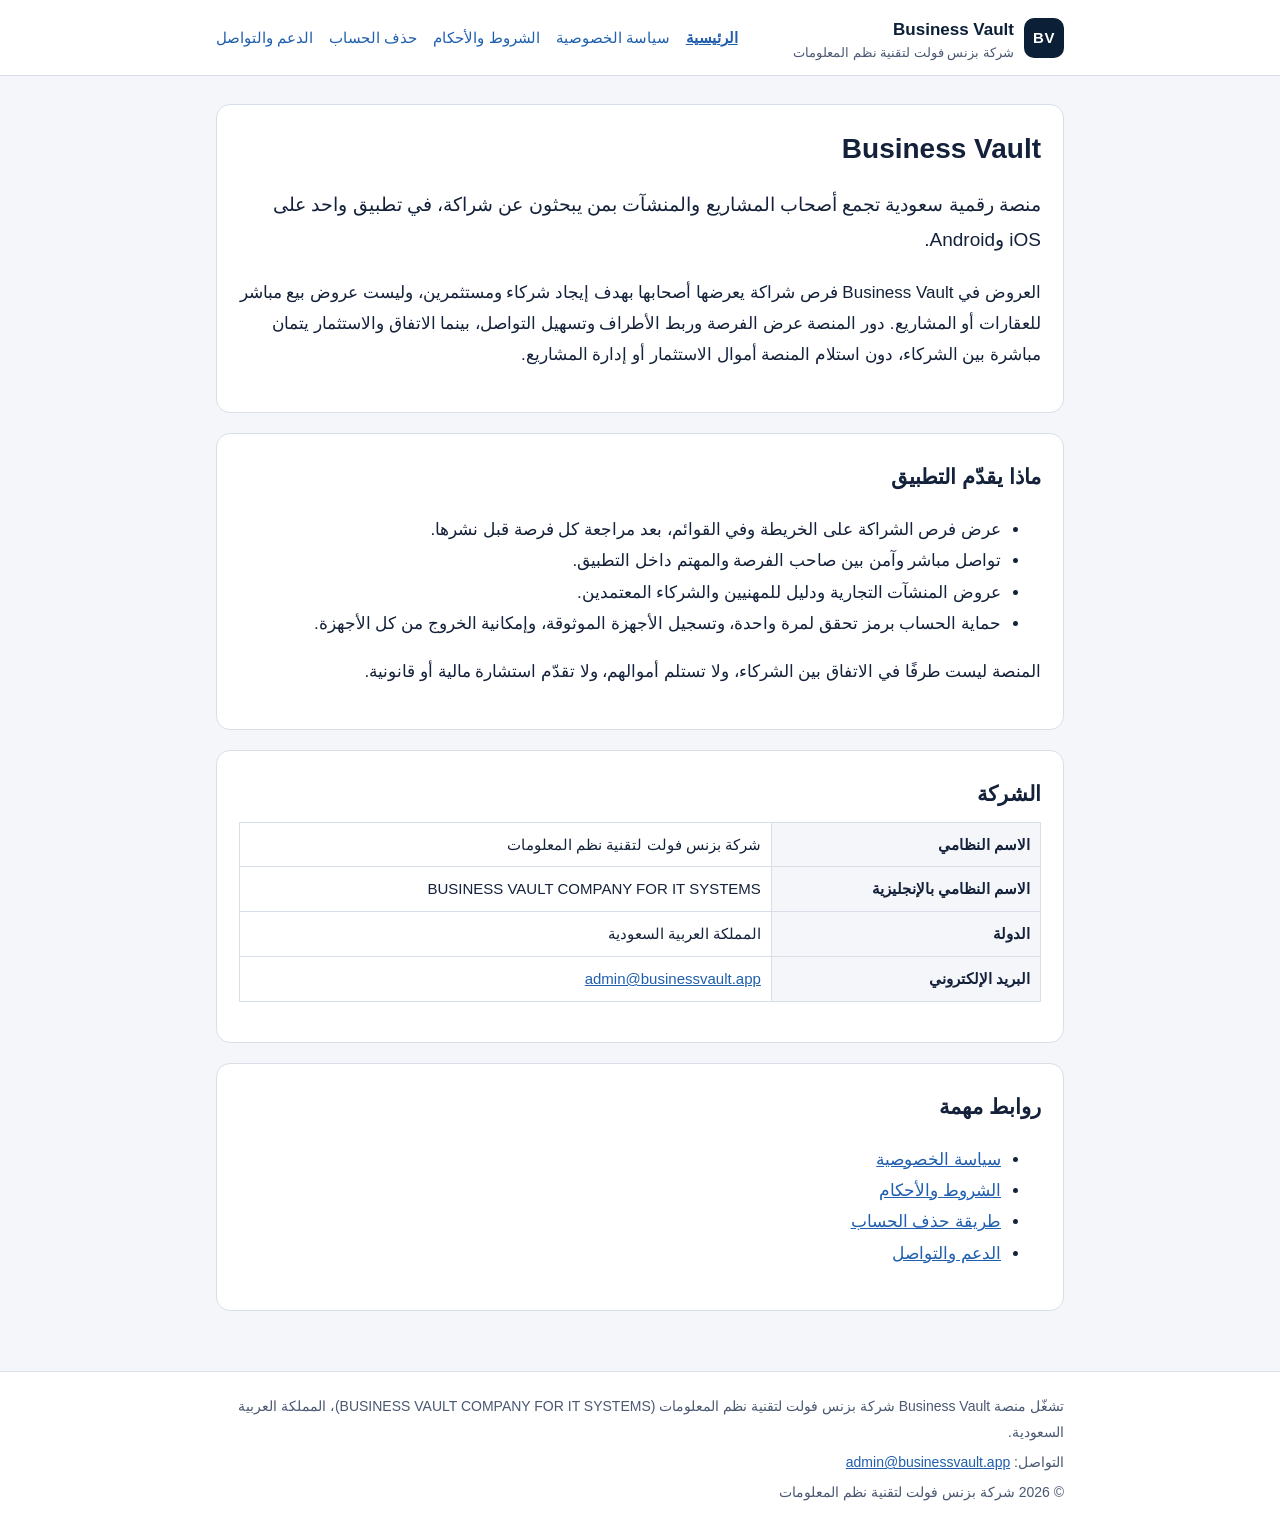
==== index.html @ 7b91ae0d "Company site for businessvault.app Copied from businessvaultapp/sharaka_app site/ at 422885e (PR #31" ====
<!doctype html>
<html lang="ar" dir="rtl">
<head>
<meta charset="utf-8">
<meta name="viewport" content="width=device-width,initial-scale=1">
<meta http-equiv="Content-Security-Policy" content="default-src 'none'; style-src 'self'; img-src 'self'; base-uri 'none'; form-action 'none'">
<meta name="referrer" content="strict-origin-when-cross-origin">
<meta name="description" content="Business Vault منصة سعودية تعرض فرص الشراكة بين أصحاب المشاريع والشركاء، وتشغّلها شركة بزنس فولت لتقنية نظم المعلومات.">
<meta name="theme-color" content="#0b1f36">
<link rel="canonical" href="https://businessvault.app/">
<title>Business Vault | شركة بزنس فولت لتقنية نظم المعلومات</title>
<link rel="stylesheet" href="assets/site.css">
</head>
<body>
<a class="skip" href="#content">تخطَّ إلى المحتوى</a>
<header class="top"><div class="wrap">
<a class="brand" href="./"><span class="mark" aria-hidden="true">BV</span><span>Business Vault<small>شركة بزنس فولت لتقنية نظم المعلومات</small></span></a>
<nav aria-label="روابط الموقع"><ul><li><a href="" aria-current="page">الرئيسية</a></li><li><a href="privacy/">سياسة الخصوصية</a></li><li><a href="terms/">الشروط والأحكام</a></li><li><a href="account-deletion/">حذف الحساب</a></li><li><a href="support/">الدعم والتواصل</a></li></ul></nav>
</div></header>
<main id="content"><div class="wrap">
<section class="card">
    <h1>Business Vault</h1>
    <p class="lead">منصة رقمية سعودية تجمع أصحاب المشاريع والمنشآت بمن يبحثون عن شراكة، في تطبيق واحد على iOS وAndroid.</p>
    <p>العروض في Business Vault فرص شراكة يعرضها أصحابها بهدف إيجاد شركاء ومستثمرين، وليست عروض بيع مباشر للعقارات أو المشاريع. دور المنصة عرض الفرصة وربط الأطراف وتسهيل التواصل، بينما الاتفاق والاستثمار يتمان مباشرة بين الشركاء، دون استلام المنصة أموال الاستثمار أو إدارة المشاريع.</p>
    </section>
    <section class="card">
    <h2>ماذا يقدّم التطبيق</h2>
    <ul>
    <li>عرض فرص الشراكة على الخريطة وفي القوائم، بعد مراجعة كل فرصة قبل نشرها.</li>
    <li>تواصل مباشر وآمن بين صاحب الفرصة والمهتم داخل التطبيق.</li>
    <li>عروض المنشآت التجارية ودليل للمهنيين والشركاء المعتمدين.</li>
    <li>حماية الحساب برمز تحقق لمرة واحدة، وتسجيل الأجهزة الموثوقة، وإمكانية الخروج من كل الأجهزة.</li>
    </ul>
    <p>المنصة ليست طرفًا في الاتفاق بين الشركاء، ولا تستلم أموالهم، ولا تقدّم استشارة مالية أو قانونية.</p>
    </section>
    <section class="card">
    <h2>الشركة</h2>
    <table>
    <tr><th scope="row">الاسم النظامي</th><td>شركة بزنس فولت لتقنية نظم المعلومات</td></tr>
    <tr><th scope="row">الاسم النظامي بالإنجليزية</th><td><span class="ltr">BUSINESS VAULT COMPANY FOR IT SYSTEMS</span></td></tr>
    <tr><th scope="row">الدولة</th><td>المملكة العربية السعودية</td></tr>
    <tr><th scope="row">البريد الإلكتروني</th><td><a class="ltr" href="mailto:admin@businessvault.app">admin@businessvault.app</a></td></tr>
    </table>
    </section>
    <section class="card">
    <h2>روابط مهمة</h2>
    <ul>
    <li><a href="privacy/">سياسة الخصوصية</a></li>
    <li><a href="terms/">الشروط والأحكام</a></li>
    <li><a href="account-deletion/">طريقة حذف الحساب</a></li>
    <li><a href="support/">الدعم والتواصل</a></li>
    </ul>
    </section>
</div></main>
<footer><div class="wrap">
<p>تشغّل منصة Business Vault شركة بزنس فولت لتقنية نظم المعلومات <span class="ltr en-name">(BUSINESS VAULT COMPANY FOR IT SYSTEMS)</span>، المملكة العربية السعودية.</p>
<p>التواصل: <a class="ltr" href="mailto:admin@businessvault.app">admin@businessvault.app</a></p>
<p>© 2026 شركة بزنس فولت لتقنية نظم المعلومات</p>
</div></footer>
</body>
</html>
---- assets/site.css ----
:root{--bg:#f4f6f9;--surface:#fff;--text:#14213a;--muted:#4a5872;--line:#d9dfe8;--brand:#0b1f36;--accent:#1f5fae;--warn-bg:#fff4e5;--warn-line:#e0a240;color-scheme:light dark}
@media (prefers-color-scheme:dark){:root{--bg:#0b1625;--surface:#13233a;--text:#e8eef7;--muted:#a9b7cc;--line:#26395a;--brand:#e8eef7;--accent:#7fb2f0;--warn-bg:#2b2416;--warn-line:#b9852f}}
*{box-sizing:border-box}
html{-webkit-text-size-adjust:100%}
body{margin:0;background:var(--bg);color:var(--text);font-family:"Segoe UI",Tahoma,"Noto Sans Arabic","Geeza Pro",Arial,sans-serif;line-height:1.85;font-size:17px}
a{color:var(--accent)}
a:focus-visible{outline:3px solid var(--accent);outline-offset:2px}
.skip{position:absolute;inset-inline-start:-999px}.skip:focus{inset-inline-start:16px;top:16px;background:var(--surface);padding:8px}
.wrap{max-width:880px;margin:0 auto;padding:0 16px}
header.top{background:var(--surface);border-bottom:1px solid var(--line)}
header.top .wrap{display:flex;flex-wrap:wrap;align-items:center;justify-content:space-between;gap:8px 20px;padding-top:14px;padding-bottom:14px}
.brand{display:flex;align-items:center;gap:10px;text-decoration:none;color:var(--brand);font-weight:700}
.mark{display:inline-grid;place-items:center;width:40px;height:40px;border-radius:10px;background:#0b1f36;color:#fff;font-size:15px;letter-spacing:.5px}
.brand small{display:block;font-weight:400;color:var(--muted);font-size:13px;line-height:1.2}
nav ul{display:flex;flex-wrap:wrap;gap:4px 16px;list-style:none;margin:0;padding:0;font-size:15px}
nav a{text-decoration:none}nav a[aria-current=page]{font-weight:700;text-decoration:underline}
main{padding:28px 0 40px}
.card{background:var(--surface);border:1px solid var(--line);border-radius:14px;padding:24px 22px;margin-bottom:20px}
h1{font-size:28px;line-height:1.4;margin:0 0 8px}
h2{font-size:21px;margin:28px 0 8px}
h3{font-size:18px;margin:20px 0 6px}
.meta{color:var(--muted);font-size:15px;margin-top:0}
.lead{font-size:19px}
table{width:100%;border-collapse:collapse;font-size:15px;margin:8px 0 16px}
.table-wrap{overflow-x:auto;margin:8px 0 16px}.table-wrap table{margin:0}
table.wide{min-width:560px}
th,td{border:1px solid var(--line);padding:8px 10px;text-align:start;vertical-align:top}
th{background:var(--bg)}
.note{background:var(--warn-bg);border-inline-start:4px solid var(--warn-line);padding:12px 14px;border-radius:8px}
ol.steps li{margin-bottom:6px}
.ltr{direction:ltr;unicode-bidi:isolate}
footer{border-top:1px solid var(--line);background:var(--surface);color:var(--muted);font-size:14px}
footer .wrap{padding-top:18px;padding-bottom:24px}
footer p{margin:4px 0}
mark.pending{background:var(--warn-bg);color:inherit;border-bottom:1px dashed var(--warn-line);padding:0 2px}
.card>h2:first-child{margin-top:0}
.en-name{display:inline-block;direction:ltr}
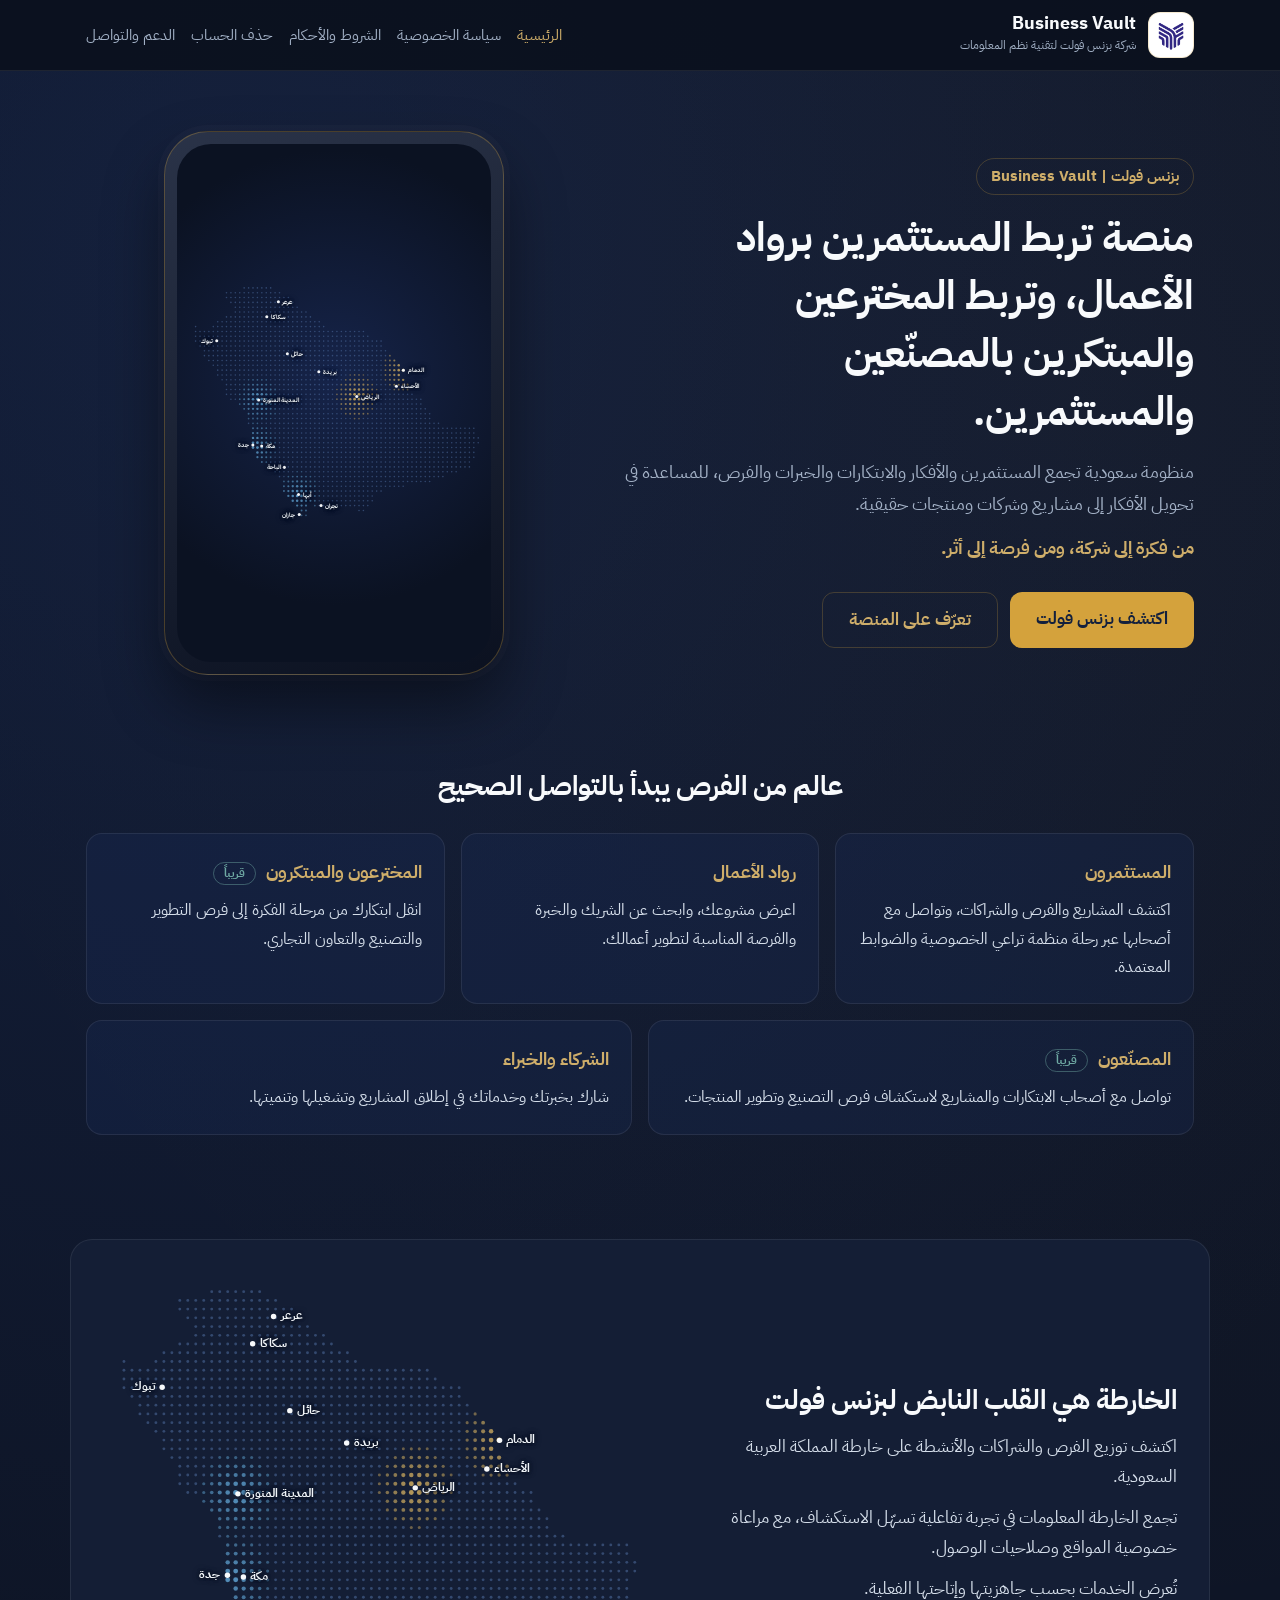
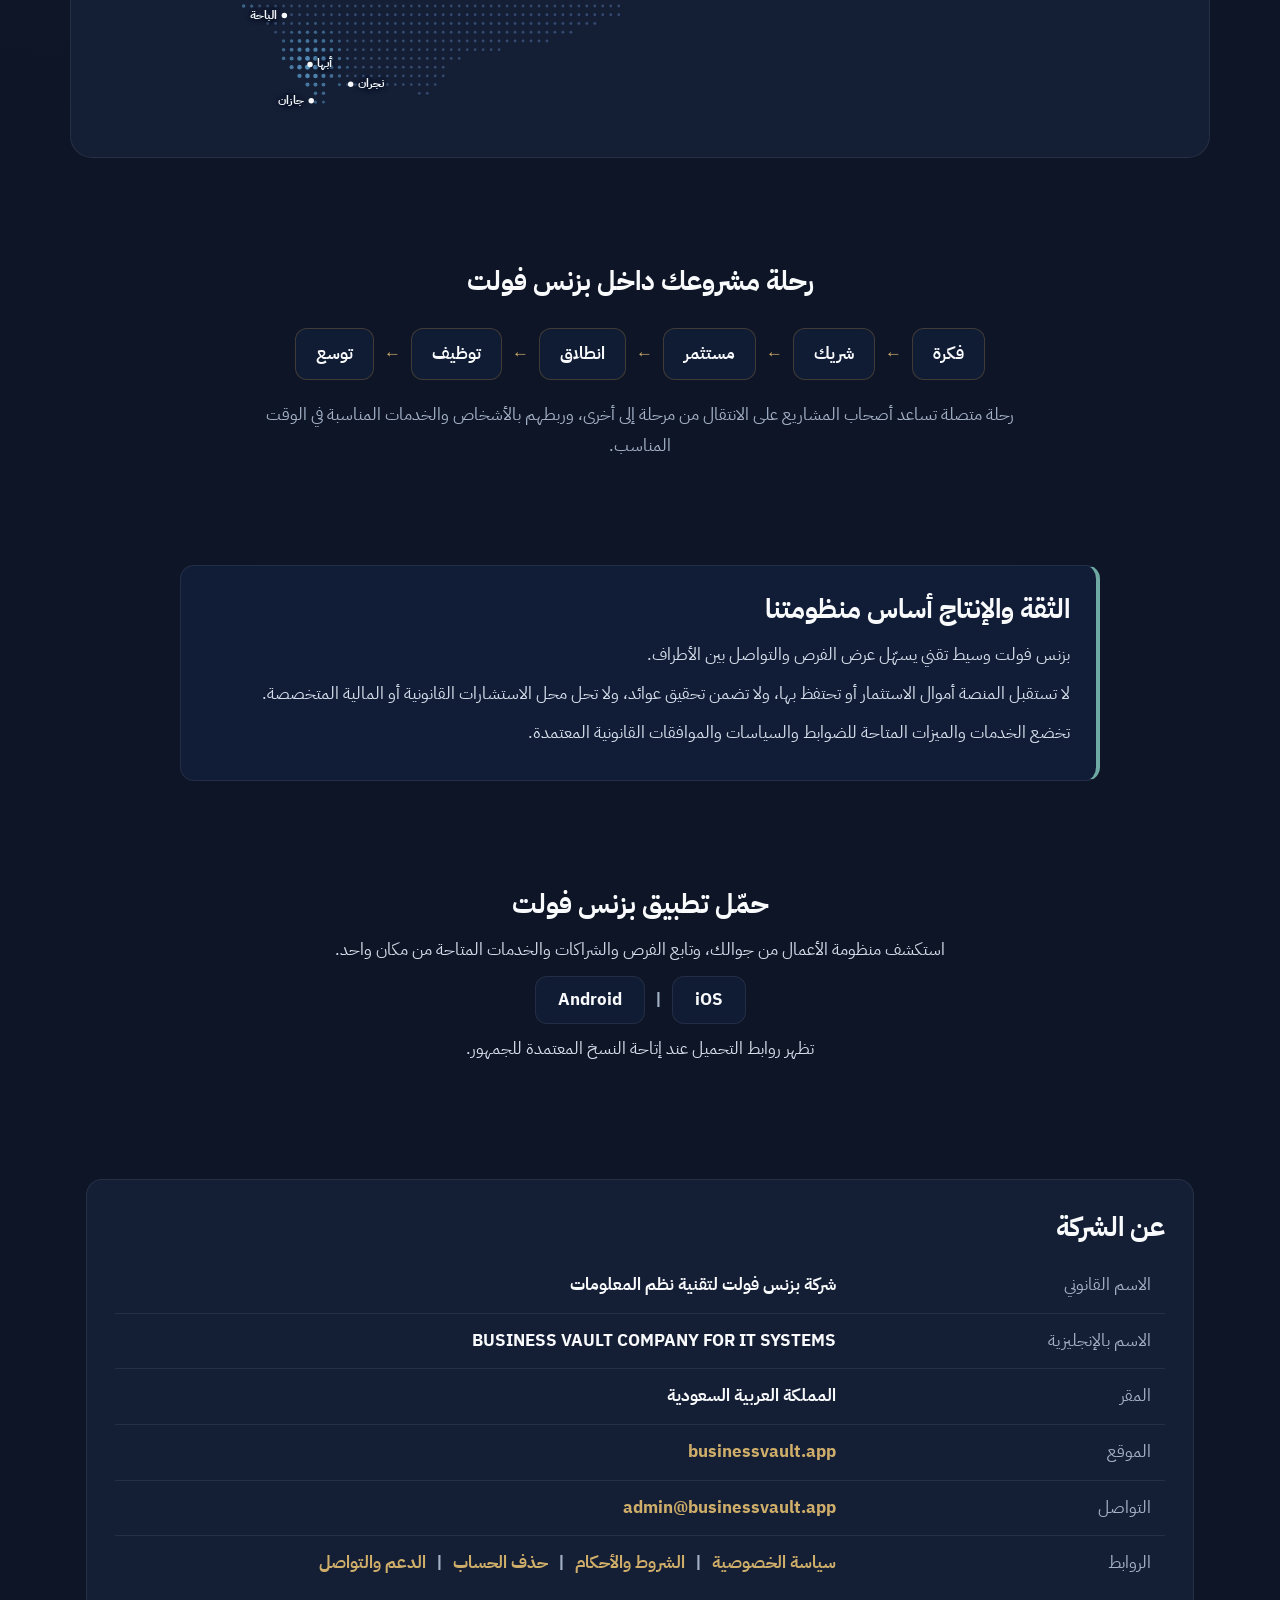
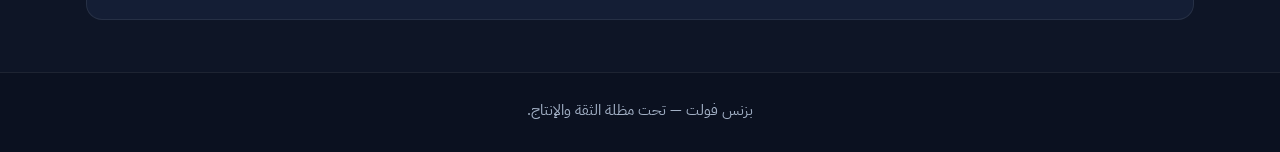
==== commit 188b3ad7: "Home page redesign (from sharaka_app 609d465) Co-Authored-By: Claude Opus 5.5 <noreply@anthropic.com" ====
--- a/index.html
+++ b/index.html
@@ -3,59 +3,76 @@
 <head>
 <meta charset="utf-8">
 <meta name="viewport" content="width=device-width,initial-scale=1">
-<meta http-equiv="Content-Security-Policy" content="default-src 'none'; style-src 'self'; img-src 'self'; base-uri 'none'; form-action 'none'">
+<meta http-equiv="Content-Security-Policy" content="default-src 'none'; style-src 'self'; img-src 'self'; font-src 'self'; base-uri 'none'; form-action 'none'">
 <meta name="referrer" content="strict-origin-when-cross-origin">
-<meta name="description" content="Business Vault منصة سعودية تعرض فرص الشراكة بين أصحاب المشاريع والشركاء، وتشغّلها شركة بزنس فولت لتقنية نظم المعلومات.">
-<meta name="theme-color" content="#0b1f36">
+<meta name="description" content="منصة تربط المستثمرين برواد الأعمال، وتربط المخترعين والمبتكرين بالمصنّعين والمستثمرين.">
+<meta name="theme-color" content="#1E3468">
 <link rel="canonical" href="https://businessvault.app/">
-<title>Business Vault | شركة بزنس فولت لتقنية نظم المعلومات</title>
-<link rel="stylesheet" href="assets/site.css">
+<title>بزنس فولت | Business Vault</title>
+<link rel="stylesheet" href="assets/home.css">
+<link rel="stylesheet" href="assets/ksa-labels.css">
 </head>
 <body>
 <a class="skip" href="#content">تخطَّ إلى المحتوى</a>
-<header class="top"><div class="wrap">
-<a class="brand" href="./"><span class="mark" aria-hidden="true">BV</span><span>Business Vault<small>شركة بزنس فولت لتقنية نظم المعلومات</small></span></a>
-<nav aria-label="روابط الموقع"><ul><li><a href="" aria-current="page">الرئيسية</a></li><li><a href="privacy/">سياسة الخصوصية</a></li><li><a href="terms/">الشروط والأحكام</a></li><li><a href="account-deletion/">حذف الحساب</a></li><li><a href="support/">الدعم والتواصل</a></li></ul></nav>
+<header><div class="container nav-wrapper">
+<a href="./" class="brand"><span class="brand-logo"><img src="assets/logo.png" alt="شعار Business Vault" width="36" height="36"></span><span class="brand-text"><strong>Business Vault</strong><small>شركة بزنس فولت لتقنية نظم المعلومات</small></span></a>
+<nav aria-label="روابط الموقع"><ul><li><a href="./" aria-current="page">الرئيسية</a></li><li><a href="privacy/">سياسة الخصوصية</a></li><li><a href="terms/">الشروط والأحكام</a></li><li><a href="account-deletion/">حذف الحساب</a></li><li><a href="support/">الدعم والتواصل</a></li></ul></nav>
 </div></header>
-<main id="content"><div class="wrap">
-<section class="card">
-    <h1>Business Vault</h1>
-    <p class="lead">منصة رقمية سعودية تجمع أصحاب المشاريع والمنشآت بمن يبحثون عن شراكة، في تطبيق واحد على iOS وAndroid.</p>
-    <p>العروض في Business Vault فرص شراكة يعرضها أصحابها بهدف إيجاد شركاء ومستثمرين، وليست عروض بيع مباشر للعقارات أو المشاريع. دور المنصة عرض الفرصة وربط الأطراف وتسهيل التواصل، بينما الاتفاق والاستثمار يتمان مباشرة بين الشركاء، دون استلام المنصة أموال الاستثمار أو إدارة المشاريع.</p>
-    </section>
-    <section class="card">
-    <h2>ماذا يقدّم التطبيق</h2>
-    <ul>
-    <li>عرض فرص الشراكة على الخريطة وفي القوائم، بعد مراجعة كل فرصة قبل نشرها.</li>
-    <li>تواصل مباشر وآمن بين صاحب الفرصة والمهتم داخل التطبيق.</li>
-    <li>عروض المنشآت التجارية ودليل للمهنيين والشركاء المعتمدين.</li>
-    <li>حماية الحساب برمز تحقق لمرة واحدة، وتسجيل الأجهزة الموثوقة، وإمكانية الخروج من كل الأجهزة.</li>
-    </ul>
-    <p>المنصة ليست طرفًا في الاتفاق بين الشركاء، ولا تستلم أموالهم، ولا تقدّم استشارة مالية أو قانونية.</p>
-    </section>
-    <section class="card">
-    <h2>الشركة</h2>
-    <table>
-    <tr><th scope="row">الاسم النظامي</th><td>شركة بزنس فولت لتقنية نظم المعلومات</td></tr>
-    <tr><th scope="row">الاسم النظامي بالإنجليزية</th><td><span class="ltr">BUSINESS VAULT COMPANY FOR IT SYSTEMS</span></td></tr>
-    <tr><th scope="row">الدولة</th><td>المملكة العربية السعودية</td></tr>
-    <tr><th scope="row">البريد الإلكتروني</th><td><a class="ltr" href="mailto:admin@businessvault.app">admin@businessvault.app</a></td></tr>
-    </table>
-    </section>
-    <section class="card">
-    <h2>روابط مهمة</h2>
-    <ul>
-    <li><a href="privacy/">سياسة الخصوصية</a></li>
-    <li><a href="terms/">الشروط والأحكام</a></li>
-    <li><a href="account-deletion/">طريقة حذف الحساب</a></li>
-    <li><a href="support/">الدعم والتواصل</a></li>
-    </ul>
-    </section>
-</div></main>
-<footer><div class="wrap">
-<p>تشغّل منصة Business Vault شركة بزنس فولت لتقنية نظم المعلومات <span class="ltr en-name">(BUSINESS VAULT COMPANY FOR IT SYSTEMS)</span>، المملكة العربية السعودية.</p>
-<p>التواصل: <a class="ltr" href="mailto:admin@businessvault.app">admin@businessvault.app</a></p>
-<p>© 2026 شركة بزنس فولت لتقنية نظم المعلومات</p>
+<main id="content">
+<section class="hero"><div class="container hero-grid">
+<div class="hero-text">
+<p class="eyebrow">بزنس فولت | <span class="ltr">Business Vault</span></p>
+<h1>منصة تربط المستثمرين برواد الأعمال، وتربط المخترعين والمبتكرين بالمصنّعين والمستثمرين.</h1>
+<p class="hero-desc">منظومة سعودية تجمع المستثمرين والأفكار والابتكارات والخبرات والفرص، للمساعدة في تحويل الأفكار إلى مشاريع وشركات ومنتجات حقيقية.</p>
+<p class="tagline">من فكرة إلى شركة، ومن فرصة إلى أثر.</p>
+<div class="cta"><a class="btn btn-gold" href="#audiences">اكتشف بزنس فولت</a><a class="btn btn-line" href="#map">تعرّف على المنصة</a></div>
+</div>
+<div class="hero-visual"><div class="phone"><div class="phone-screen"><div class="ksa"><img src="assets/ksa-map.svg" alt="" width="797" height="664"><div class="cities" aria-hidden="true"><span class="city c1">عرعر</span><span class="city c2">سكاكا</span><span class="city c3">تبوك</span><span class="city c4">حائل</span><span class="city c5">بريدة</span><span class="city c6">المدينة المنورة</span><span class="city c7">الرياض</span><span class="city c8">الدمام</span><span class="city c9">الأحساء</span><span class="city c10">جدة</span><span class="city c11">مكة</span><span class="city c12">الباحة</span><span class="city c13">أبها</span><span class="city c14">نجران</span><span class="city c15">جازان</span></div></div></div></div></div>
+</div></section>
+<section id="audiences"><div class="container">
+<div class="section-header"><h2>عالم من الفرص يبدأ بالتواصل الصحيح</h2></div>
+<div class="grid"><div class="feature"><h3>المستثمرون</h3><p>اكتشف المشاريع والفرص والشراكات، وتواصل مع أصحابها عبر رحلة منظمة تراعي الخصوصية والضوابط المعتمدة.</p></div><div class="feature"><h3>رواد الأعمال</h3><p>اعرض مشروعك، وابحث عن الشريك والخبرة والفرصة المناسبة لتطوير أعمالك.</p></div><div class="feature"><h3>المخترعون والمبتكرون <span class="badge">قريباً</span></h3><p>انقل ابتكارك من مرحلة الفكرة إلى فرص التطوير والتصنيع والتعاون التجاري.</p></div><div class="feature"><h3>المصنّعون <span class="badge">قريباً</span></h3><p>تواصل مع أصحاب الابتكارات والمشاريع لاستكشاف فرص التصنيع وتطوير المنتجات.</p></div><div class="feature"><h3>الشركاء والخبراء</h3><p>شارك بخبرتك وخدماتك في إطلاق المشاريع وتشغيلها وتنميتها.</p></div></div>
+</div></section>
+<section id="map"><div class="container map-box">
+<div class="map-text">
+<h2>الخارطة هي القلب النابض لبزنس فولت</h2>
+<p>اكتشف توزيع الفرص والشراكات والأنشطة على خارطة المملكة العربية السعودية.</p>
+<p>تجمع الخارطة المعلومات في تجربة تفاعلية تسهّل الاستكشاف، مع مراعاة خصوصية المواقع وصلاحيات الوصول.</p>
+<p class="muted">تُعرض الخدمات بحسب جاهزيتها وإتاحتها الفعلية.</p>
+</div>
+<div class="map-img"><div class="ksa"><img src="assets/ksa-map.svg" alt="خارطة المملكة العربية السعودية" width="797" height="664"><div class="cities" aria-hidden="true"><span class="city c1">عرعر</span><span class="city c2">سكاكا</span><span class="city c3">تبوك</span><span class="city c4">حائل</span><span class="city c5">بريدة</span><span class="city c6">المدينة المنورة</span><span class="city c7">الرياض</span><span class="city c8">الدمام</span><span class="city c9">الأحساء</span><span class="city c10">جدة</span><span class="city c11">مكة</span><span class="city c12">الباحة</span><span class="city c13">أبها</span><span class="city c14">نجران</span><span class="city c15">جازان</span></div></div></div>
+</div></section>
+<section id="journey"><div class="container">
+<div class="section-header"><h2>رحلة مشروعك داخل بزنس فولت</h2></div>
+<ol class="journey"><li class="step">فكرة</li><li class="arrow" aria-hidden="true">←</li><li class="step">شريك</li><li class="arrow" aria-hidden="true">←</li><li class="step">مستثمر</li><li class="arrow" aria-hidden="true">←</li><li class="step">انطلاق</li><li class="arrow" aria-hidden="true">←</li><li class="step">توظيف</li><li class="arrow" aria-hidden="true">←</li><li class="step">توسع</li></ol>
+<p class="lead-c">رحلة متصلة تساعد أصحاب المشاريع على الانتقال من مرحلة إلى أخرى، وربطهم بالأشخاص والخدمات المناسبة في الوقت المناسب.</p>
+</div></section>
+<section id="trust"><div class="container"><div class="legal-banner">
+<h2>الثقة والإنتاج أساس منظومتنا</h2>
+<p>بزنس فولت وسيط تقني يسهّل عرض الفرص والتواصل بين الأطراف.</p>
+<p>لا تستقبل المنصة أموال الاستثمار أو تحتفظ بها، ولا تضمن تحقيق عوائد، ولا تحل محل الاستشارات القانونية أو المالية المتخصصة.</p>
+<p>تخضع الخدمات والميزات المتاحة للضوابط والسياسات والموافقات القانونية المعتمدة.</p>
+</div></div></section>
+<section id="download"><div class="container download-box">
+<h2>حمّل تطبيق بزنس فولت</h2>
+<p>استكشف منظومة الأعمال من جوالك، وتابع الفرص والشراكات والخدمات المتاحة من مكان واحد.</p>
+<p class="stores"><span class="store ltr">iOS</span> <span class="sep" aria-hidden="true">|</span> <span class="store ltr">Android</span></p>
+<p class="muted">تظهر روابط التحميل عند إتاحة النسخ المعتمدة للجمهور.</p>
+</div></section>
+<section id="company"><div class="container"><div class="company-box">
+<h2>عن الشركة</h2>
+<table class="company-table"><tbody>
+<tr><th scope="row">الاسم القانوني</th><td>شركة بزنس فولت لتقنية نظم المعلومات</td></tr>
+<tr><th scope="row">الاسم بالإنجليزية</th><td><span class="ltr">BUSINESS VAULT COMPANY FOR IT SYSTEMS</span></td></tr>
+<tr><th scope="row">المقر</th><td>المملكة العربية السعودية</td></tr>
+<tr><th scope="row">الموقع</th><td><a class="ltr" href="./">businessvault.app</a></td></tr>
+<tr><th scope="row">التواصل</th><td><a class="ltr" href="mailto:admin@businessvault.app">admin@businessvault.app</a></td></tr>
+<tr><th scope="row">الروابط</th><td class="links-cell"><a href="privacy/">سياسة الخصوصية</a> <span class="sep" aria-hidden="true">|</span> <a href="terms/">الشروط والأحكام</a> <span class="sep" aria-hidden="true">|</span> <a href="account-deletion/">حذف الحساب</a> <span class="sep" aria-hidden="true">|</span> <a href="support/">الدعم والتواصل</a></td></tr>
+</tbody></table>
+</div></div></section>
+</main>
+<footer><div class="container">
+<p>بزنس فولت — تحت مظلة الثقة والإنتاج.</p>
 </div></footer>
 </body>
 </html>
--- a/assets/home.css
+++ b/assets/home.css
@@ -0,0 +1,80 @@
+@font-face{font-family:'IBM Plex Sans Arabic';font-style:normal;font-weight:400;font-display:swap;src:url(fonts/plex-arabic-400.woff2) format('woff2');unicode-range:U+0600-06FF,U+0750-077F,U+0870-088E,U+0890-0891,U+0897-08E1,U+08E3-08FF,U+200C-200E,U+2010-2011,U+204F,U+2E41,U+FB50-FDFF,U+FE70-FE74,U+FE76-FEFC,U+102E0-102FB,U+10E60-10E7E,U+10EC2-10EC4,U+10EFC-10EFF,U+1EE00-1EE03,U+1EE05-1EE1F,U+1EE21-1EE22,U+1EE24,U+1EE27,U+1EE29-1EE32,U+1EE34-1EE37,U+1EE39,U+1EE3B,U+1EE42,U+1EE47,U+1EE49,U+1EE4B,U+1EE4D-1EE4F,U+1EE51-1EE52,U+1EE54,U+1EE57,U+1EE59,U+1EE5B,U+1EE5D,U+1EE5F,U+1EE61-1EE62,U+1EE64,U+1EE67-1EE6A,U+1EE6C-1EE72,U+1EE74-1EE77,U+1EE79-1EE7C,U+1EE7E,U+1EE80-1EE89,U+1EE8B-1EE9B,U+1EEA1-1EEA3,U+1EEA5-1EEA9,U+1EEAB-1EEBB,U+1EEF0-1EEF1}
+@font-face{font-family:'IBM Plex Sans Arabic';font-style:normal;font-weight:700;font-display:swap;src:url(fonts/plex-arabic-700.woff2) format('woff2');unicode-range:U+0600-06FF,U+0750-077F,U+0870-088E,U+0890-0891,U+0897-08E1,U+08E3-08FF,U+200C-200E,U+2010-2011,U+204F,U+2E41,U+FB50-FDFF,U+FE70-FE74,U+FE76-FEFC,U+102E0-102FB,U+10E60-10E7E,U+10EC2-10EC4,U+10EFC-10EFF,U+1EE00-1EE03,U+1EE05-1EE1F,U+1EE21-1EE22,U+1EE24,U+1EE27,U+1EE29-1EE32,U+1EE34-1EE37,U+1EE39,U+1EE3B,U+1EE42,U+1EE47,U+1EE49,U+1EE4B,U+1EE4D-1EE4F,U+1EE51-1EE52,U+1EE54,U+1EE57,U+1EE59,U+1EE5B,U+1EE5D,U+1EE5F,U+1EE61-1EE62,U+1EE64,U+1EE67-1EE6A,U+1EE6C-1EE72,U+1EE74-1EE77,U+1EE79-1EE7C,U+1EE7E,U+1EE80-1EE89,U+1EE8B-1EE9B,U+1EEA1-1EEA3,U+1EEA5-1EEA9,U+1EEAB-1EEBB,U+1EEF0-1EEF1}
+@font-face{font-family:'IBM Plex Sans Arabic';font-style:normal;font-weight:400;font-display:swap;src:url(fonts/plex-latin-400.woff2) format('woff2');unicode-range:U+0000-00FF,U+0131,U+0152-0153,U+02BB-02BC,U+02C6,U+02DA,U+02DC,U+0304,U+0308,U+0329,U+2000-206F,U+20AC,U+2122,U+2191,U+2193,U+2212,U+2215,U+FEFF,U+FFFD}
+@font-face{font-family:'IBM Plex Sans Arabic';font-style:normal;font-weight:700;font-display:swap;src:url(fonts/plex-latin-700.woff2) format('woff2');unicode-range:U+0000-00FF,U+0131,U+0152-0153,U+02BB-02BC,U+02C6,U+02DA,U+02DC,U+0304,U+0308,U+0329,U+2000-206F,U+20AC,U+2122,U+2191,U+2193,U+2212,U+2215,U+FEFF,U+FFFD}
+:root{--bg:#0e1526;--bg2:#141e35;--card:rgba(30,52,104,.22);--line:rgba(255,255,255,.08);--gold-line:rgba(212,162,60,.24);--gold:#D4A23C;--gold-soft:#cfae6a;--teal:#6fa9a3;--text:#f8fafc;--muted:#a3b1c6;--radius:16px;color-scheme:dark}
+*{box-sizing:border-box}
+body{margin:0;font-family:"IBM Plex Sans Arabic","Segoe UI",Tahoma,"Noto Sans Arabic","Geeza Pro",Arial,sans-serif;background-color:var(--bg);background-image:radial-gradient(circle at 20% 8%,rgba(30,52,104,.35) 0%,transparent 45%),radial-gradient(circle at 85% 12%,rgba(212,162,60,.04) 0%,transparent 40%);color:var(--text);line-height:1.8;font-size:17px}
+a{color:inherit;text-decoration:none}
+a:focus-visible{outline:3px solid var(--gold);outline-offset:2px}
+.skip{position:absolute;top:8px;inset-inline-start:8px;width:1px;height:1px;overflow:hidden;clip-path:inset(50%);white-space:nowrap}.skip:focus{width:auto;height:auto;overflow:visible;clip-path:none;z-index:20;background:var(--bg2,#fff);padding:8px 12px}
+.container{max-width:1140px;margin:0 auto;padding:0 16px}
+header{position:sticky;top:0;z-index:10;background:rgba(11,17,30,.94);border-bottom:1px solid var(--line)}
+.nav-wrapper{display:flex;justify-content:space-between;align-items:center;flex-wrap:wrap;gap:10px 20px;padding-top:12px;padding-bottom:12px}
+.brand{display:flex;align-items:center;gap:12px}
+.brand-logo{display:grid;place-items:center;width:46px;height:46px;border-radius:12px;background:#fff;border:1px solid var(--gold-line)}
+.brand-logo img{display:block;width:36px;height:36px}
+.brand-text strong{display:block;font-size:1.1rem;line-height:1.2}
+.brand-text small{display:block;font-size:.78rem;color:var(--muted)}
+nav ul{list-style:none;display:flex;flex-wrap:wrap;gap:4px 16px;margin:0;padding:0}
+nav a{font-size:.92rem;color:var(--muted)}
+nav a:hover,nav a[aria-current=page]{color:var(--gold-soft)}
+section{padding:52px 0}
+h2{font-size:1.7rem;line-height:1.4;margin:0 0 12px}
+.muted{color:var(--muted)}
+.section-header{text-align:center;margin-bottom:28px}
+.hero{padding:60px 0 40px}
+.hero-grid{display:grid;grid-template-columns:1.15fr 1fr;align-items:center;gap:40px}
+.eyebrow{display:inline-block;margin:0 0 14px;padding:4px 14px;border:1px solid var(--gold-line);border-radius:999px;color:var(--gold-soft);font-weight:600;font-size:.95rem}
+.hero h1{font-size:clamp(1.7rem,3.3vw,2.5rem);line-height:1.45;margin:0 0 16px}
+.hero-desc{font-size:1.1rem;color:var(--muted);margin:0 0 12px}
+.tagline{font-size:1.15rem;font-weight:700;color:var(--gold-soft);margin:0 0 26px}
+.cta{display:flex;flex-wrap:wrap;gap:12px}
+.btn{display:inline-block;padding:12px 26px;border-radius:12px;font-weight:700}
+.btn-gold{background:var(--gold);color:#13203d}
+.btn-gold:hover{background:var(--gold-soft)}
+.btn-line{border:1px solid var(--gold-line);color:var(--gold-soft)}
+.btn-line:hover{border-color:var(--gold-soft)}
+.hero-visual{display:flex;justify-content:center}
+.phone{width:min(100%,340px);aspect-ratio:10/16;border-radius:44px;padding:12px;background:linear-gradient(160deg,#2a3348,#0b1120);border:1px solid rgba(212,162,60,.3);box-shadow:0 30px 60px rgba(0,0,0,.45),0 0 0 6px rgba(255,255,255,.02)}
+.phone-screen{height:100%;border-radius:34px;background:#0b1222;display:flex;align-items:center;justify-content:center;overflow:hidden;padding:0}
+.phone-screen{background:radial-gradient(circle at 50% 45%,#16244a 0%,#0b1222 70%)}.phone-screen .ksa{flex-shrink:0;width:96%}
+.grid{display:grid;grid-template-columns:repeat(6,minmax(0,1fr));gap:16px}.grid .feature{grid-column:span 2}.grid .feature:nth-child(4),.grid .feature:nth-child(5){grid-column:span 3}
+.feature{background:var(--card);border:1px solid var(--line);border-radius:var(--radius);padding:22px}
+.feature:hover{border-color:var(--gold-line)}
+.feature h3{margin:0 0 8px;font-size:1.12rem;color:var(--gold-soft)}
+.feature p{margin:0;color:#d5deea;font-size:.98rem}
+.badge{display:inline-block;vertical-align:middle;margin-inline-start:6px;padding:0 10px;border-radius:999px;font-size:.75rem;font-weight:600;color:var(--teal);border:1px solid rgba(111,169,163,.45)}
+.map-box{display:grid;grid-template-columns:1fr 1.1fr;gap:36px;align-items:center;background:var(--bg2);border:1px solid var(--line);border-radius:22px;padding:32px}
+.map-text p{margin:0 0 10px;color:#d5deea}
+
+.journey{list-style:none;display:flex;flex-wrap:wrap;justify-content:center;align-items:center;gap:10px;margin:0 0 20px;padding:0}
+.step{padding:10px 20px;border-radius:12px;background:var(--card);border:1px solid var(--gold-line);font-weight:700}
+.arrow{color:var(--gold-soft);font-weight:700}
+.lead-c{text-align:center;color:var(--muted);max-width:760px;margin:0 auto}
+.legal-banner{max-width:920px;margin:0 auto;background:rgba(30,52,104,.25);border:1px solid var(--line);border-inline-start:4px solid var(--teal);border-radius:14px;padding:24px 26px;color:#d5deea}
+.legal-banner h2{color:var(--text)}
+.legal-banner p{margin:0 0 8px}
+.download-box{text-align:center}
+.download-box p{margin:0 auto 10px;max-width:700px;color:#d5deea}
+.stores{font-weight:700}
+.store{display:inline-block;padding:8px 22px;border-radius:12px;border:1px solid var(--line);background:var(--card);color:var(--text)}
+.sep{color:var(--muted);margin:0 6px}
+.company-box{background:var(--bg2);border:1px solid var(--line);border-radius:var(--radius);padding:28px}
+.company-table{width:100%;border-collapse:collapse;margin-top:12px}
+.company-table th,.company-table td{padding:12px 14px;text-align:start;border-bottom:1px solid var(--line)}
+.company-table th{color:var(--muted);font-weight:500;width:30%}
+.company-table td{font-weight:600;overflow-wrap:anywhere}
+.company-table tr:last-child th,.company-table tr:last-child td{border-bottom:none}
+.company-table a{color:var(--gold-soft)}
+.links-cell a:hover{text-decoration:underline}
+.ltr{direction:ltr;unicode-bidi:isolate}.en-name{display:inline-block;direction:ltr}
+footer{border-top:1px solid var(--line);background:#0b1120;color:var(--muted);font-size:.95rem;text-align:center}
+footer .container{padding-top:24px;padding-bottom:28px}
+footer p{margin:0}
+@media (max-width:860px){.hero-grid,.map-box{grid-template-columns:1fr}.hero-text{text-align:center}.cta{justify-content:center}.phone{width:min(100%,280px)}.map-box{padding:22px 16px}}
+@media (max-width:640px){.grid{grid-template-columns:1fr}.grid .feature,.grid .feature:nth-child(4),.grid .feature:nth-child(5){grid-column:auto}.journey{flex-direction:column;gap:4px}.arrow{transform:rotate(-90deg)}.company-box{padding:20px 14px}.company-table th{width:36%}}
+.ksa{position:relative;container-type:inline-size;direction:ltr}
+.ksa img{display:block;width:100%;height:auto}
+.cities{position:absolute;inset:0}
+.city{position:absolute;transform:translateY(-50%);white-space:nowrap;direction:rtl;font-size:2.15cqw;font-weight:700;line-height:1;color:#f1f5f9;text-shadow:0 0 3px #0e1526,0 0 3px #0e1526,0 0 6px #0e1526}
--- a/assets/ksa-labels.css
+++ b/assets/ksa-labels.css
@@ -0,0 +1,15 @@
+.ksa .c1{top:9.82%;left:calc(31.36% + 1.3cqw)}
+.ksa .c2{top:15.84%;left:calc(27.51% + 1.3cqw)}
+.ksa .c3{top:25.42%;right:calc(89.13% + 1.3cqw)}
+.ksa .c4{top:30.60%;left:calc(34.34% + 1.3cqw)}
+.ksa .c5{top:37.77%;left:calc(44.79% + 1.3cqw)}
+.ksa .c6{top:48.98%;left:calc(24.80% + 1.3cqw)}
+.ksa .c7{top:47.65%;left:calc(57.40% + 1.3cqw)}
+.ksa .c8{top:37.17%;left:calc(72.90% + 1.3cqw)}
+.ksa .c9{top:43.49%;left:calc(70.56% + 1.3cqw)}
+.ksa .c10{top:66.93%;right:calc(77.12% + 1.3cqw)}
+.ksa .c11{top:67.35%;left:calc(25.81% + 1.3cqw)}
+.ksa .c12{top:75.84%;right:calc(66.67% + 1.3cqw)}
+.ksa .c13{top:86.63%;left:calc(38.05% + 1.3cqw)}
+.ksa .c14{top:91.02%;left:calc(45.53% + 1.3cqw)}
+.ksa .c15{top:94.64%;right:calc(61.72% + 1.3cqw)}
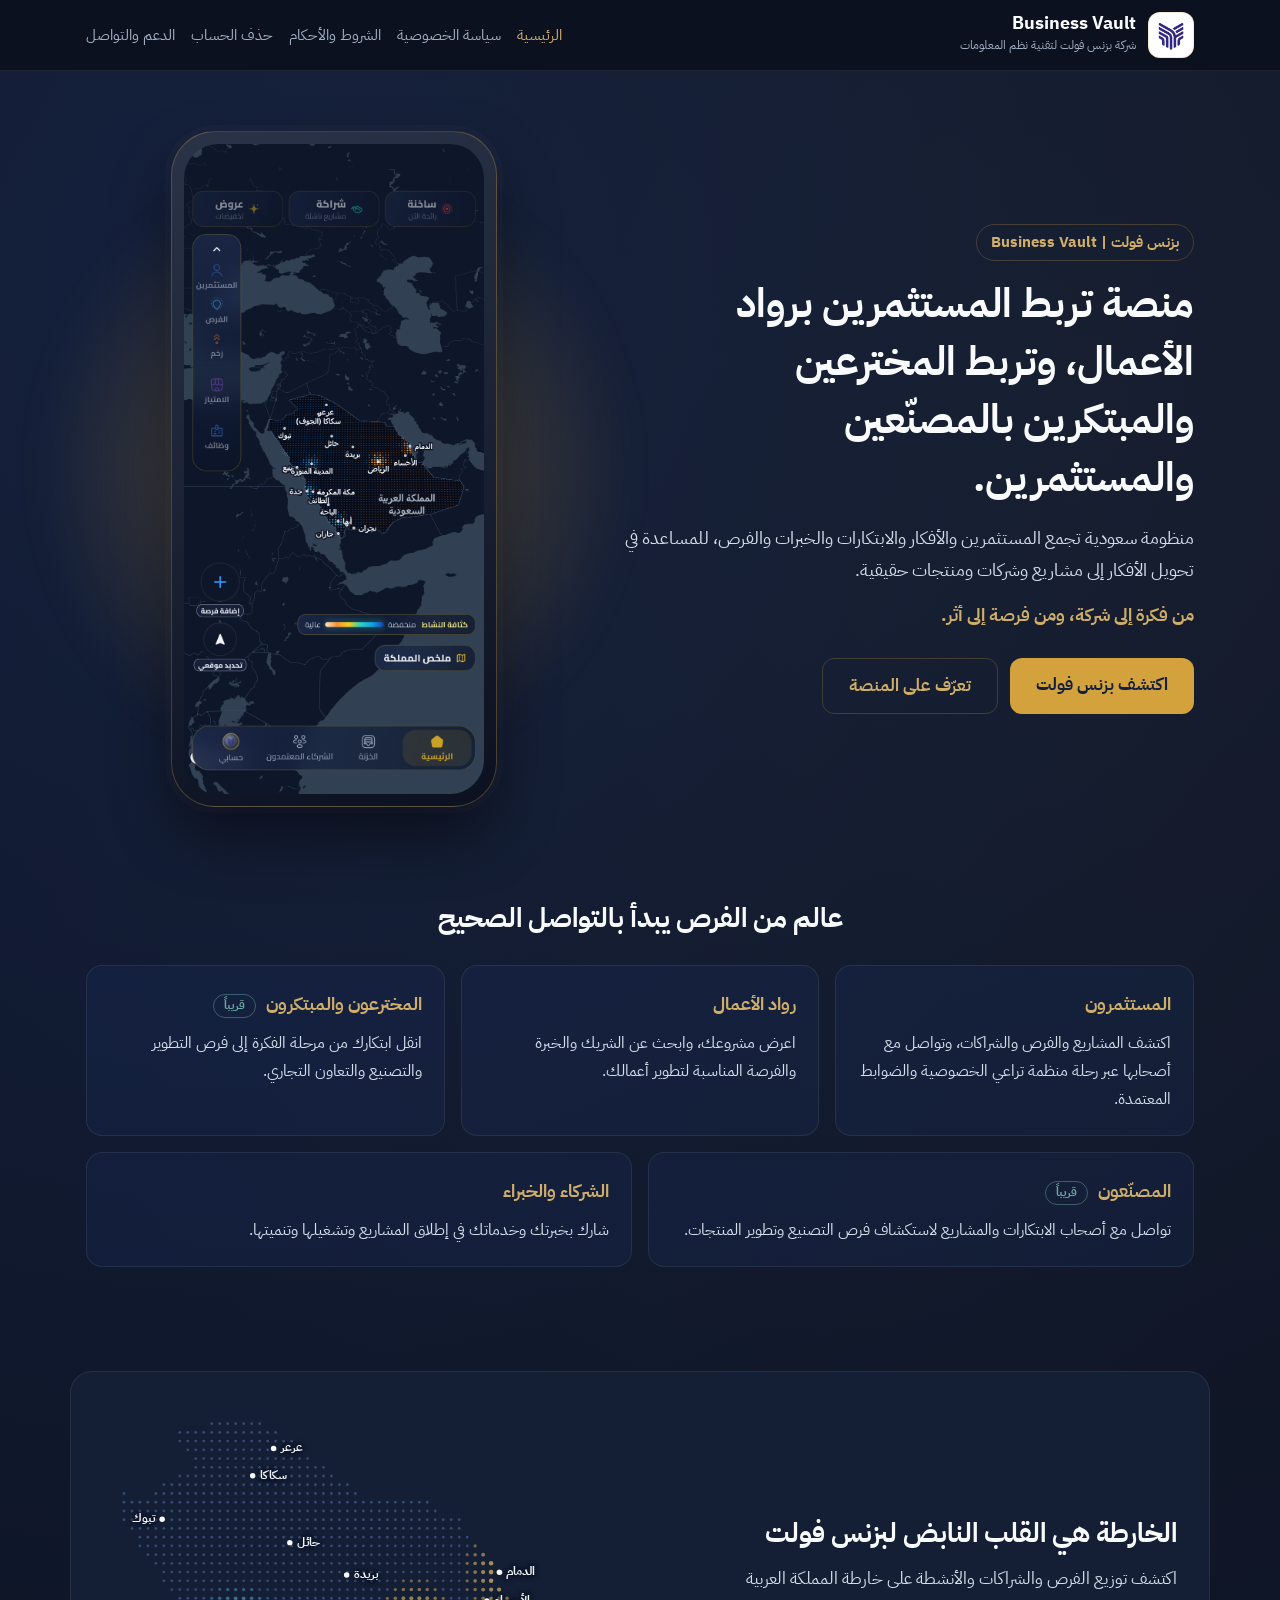
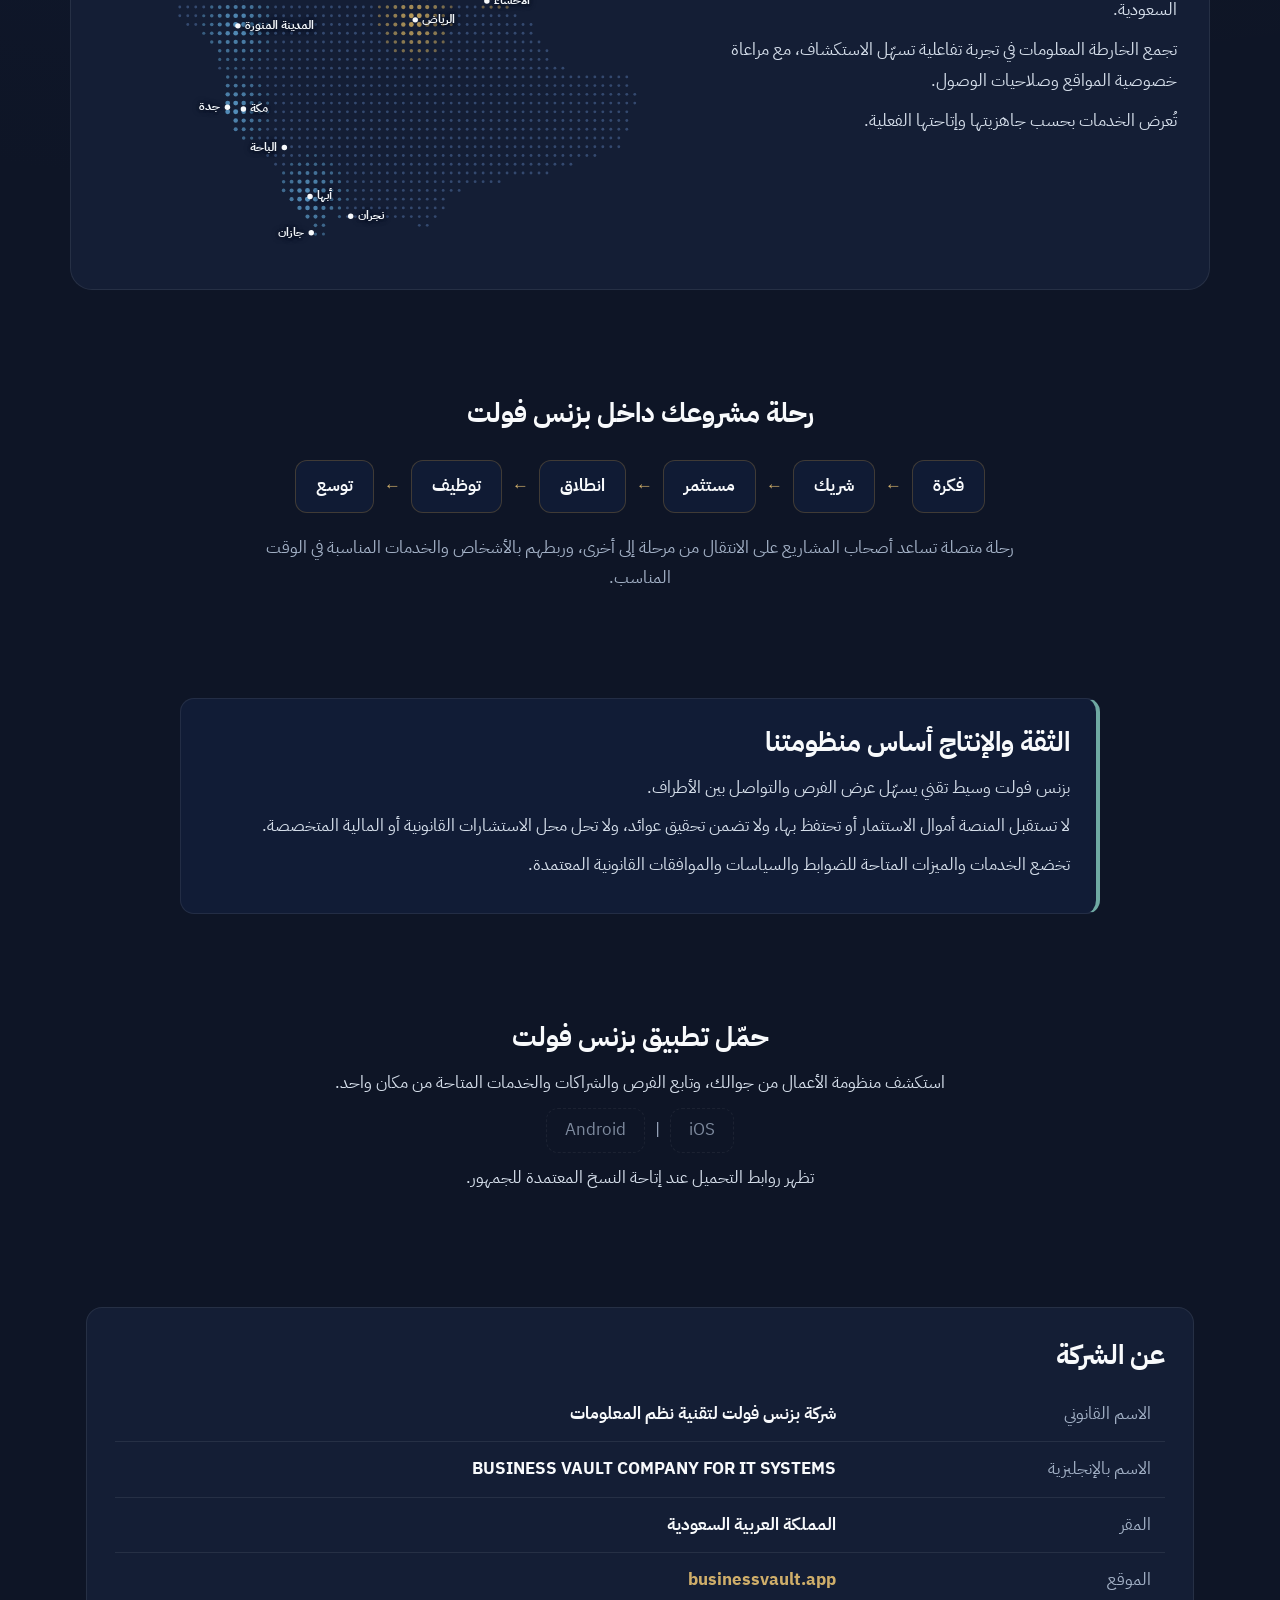
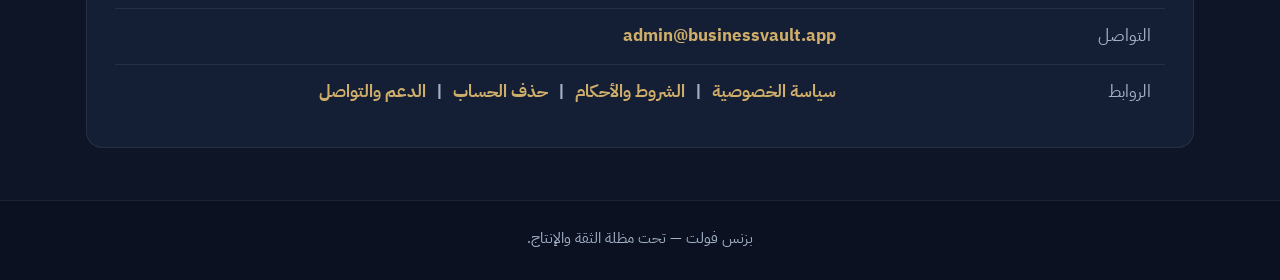
==== commit 48b42e36: "Home: owner's app screenshot, muted store labels; account-deletion disclosure (from sharaka_app f62a" ====
--- a/index.html
+++ b/index.html
@@ -27,7 +27,7 @@
 <p class="tagline">من فكرة إلى شركة، ومن فرصة إلى أثر.</p>
 <div class="cta"><a class="btn btn-gold" href="#audiences">اكتشف بزنس فولت</a><a class="btn btn-line" href="#map">تعرّف على المنصة</a></div>
 </div>
-<div class="hero-visual"><div class="phone"><div class="phone-screen"><div class="ksa"><img src="assets/ksa-map.svg" alt="" width="797" height="664"><div class="cities" aria-hidden="true"><span class="city c1">عرعر</span><span class="city c2">سكاكا</span><span class="city c3">تبوك</span><span class="city c4">حائل</span><span class="city c5">بريدة</span><span class="city c6">المدينة المنورة</span><span class="city c7">الرياض</span><span class="city c8">الدمام</span><span class="city c9">الأحساء</span><span class="city c10">جدة</span><span class="city c11">مكة</span><span class="city c12">الباحة</span><span class="city c13">أبها</span><span class="city c14">نجران</span><span class="city c15">جازان</span></div></div></div></div></div>
+<div class="hero-visual"><div class="phone"><div class="phone-screen"><img src="assets/app-home.png" alt="الشاشة الرئيسية في تطبيق بزنس فولت" width="780" height="1691"></div></div></div>
 </div></section>
 <section id="audiences"><div class="container">
 <div class="section-header"><h2>عالم من الفرص يبدأ بالتواصل الصحيح</h2></div>
--- a/assets/home.css
+++ b/assets/home.css
@@ -23,11 +23,11 @@
 h2{font-size:1.7rem;line-height:1.4;margin:0 0 12px}
 .muted{color:var(--muted)}
 .section-header{text-align:center;margin-bottom:28px}
-.hero{padding:60px 0 40px}
+.hero{padding:60px 0 40px;overflow-x:clip}
 .hero-grid{display:grid;grid-template-columns:1.15fr 1fr;align-items:center;gap:40px}
 .eyebrow{display:inline-block;margin:0 0 14px;padding:4px 14px;border:1px solid var(--gold-line);border-radius:999px;color:var(--gold-soft);font-weight:600;font-size:.95rem}
 .hero h1{font-size:clamp(1.7rem,3.3vw,2.5rem);line-height:1.45;margin:0 0 16px}
-.hero-desc{font-size:1.1rem;color:var(--muted);margin:0 0 12px}
+.hero-desc{font-size:1.1rem;color:#d5deea;margin:0 0 12px}
 .tagline{font-size:1.15rem;font-weight:700;color:var(--gold-soft);margin:0 0 26px}
 .cta{display:flex;flex-wrap:wrap;gap:12px}
 .btn{display:inline-block;padding:12px 26px;border-radius:12px;font-weight:700}
@@ -35,10 +35,10 @@
 .btn-gold:hover{background:var(--gold-soft)}
 .btn-line{border:1px solid var(--gold-line);color:var(--gold-soft)}
 .btn-line:hover{border-color:var(--gold-soft)}
-.hero-visual{display:flex;justify-content:center}
-.phone{width:min(100%,340px);aspect-ratio:10/16;border-radius:44px;padding:12px;background:linear-gradient(160deg,#2a3348,#0b1120);border:1px solid rgba(212,162,60,.3);box-shadow:0 30px 60px rgba(0,0,0,.45),0 0 0 6px rgba(255,255,255,.02)}
+.hero-visual{display:flex;justify-content:center;position:relative}.hero-visual::before{content:"";position:absolute;inset:4% -6%;border-radius:50%;background:radial-gradient(circle,rgba(212,162,60,.42) 0%,rgba(212,162,60,.14) 45%,transparent 72%);filter:blur(24px);z-index:0}.phone{position:relative;z-index:1}
+.phone{width:min(100%,300px);aspect-ratio:780/1691;box-sizing:content-box;border-radius:44px;padding:12px;background:linear-gradient(160deg,#2a3348,#0b1120);border:1px solid rgba(212,162,60,.3);box-shadow:0 30px 60px rgba(0,0,0,.45),0 0 0 6px rgba(255,255,255,.02)}
 .phone-screen{height:100%;border-radius:34px;background:#0b1222;display:flex;align-items:center;justify-content:center;overflow:hidden;padding:0}
-.phone-screen{background:radial-gradient(circle at 50% 45%,#16244a 0%,#0b1222 70%)}.phone-screen .ksa{flex-shrink:0;width:96%}
+.phone-screen{background:radial-gradient(circle at 50% 45%,#16244a 0%,#0b1222 70%)}.phone-screen>img{display:block;width:100%;height:100%;object-fit:cover}
 .grid{display:grid;grid-template-columns:repeat(6,minmax(0,1fr));gap:16px}.grid .feature{grid-column:span 2}.grid .feature:nth-child(4),.grid .feature:nth-child(5){grid-column:span 3}
 .feature{background:var(--card);border:1px solid var(--line);border-radius:var(--radius);padding:22px}
 .feature:hover{border-color:var(--gold-line)}
@@ -57,8 +57,8 @@
 .legal-banner p{margin:0 0 8px}
 .download-box{text-align:center}
 .download-box p{margin:0 auto 10px;max-width:700px;color:#d5deea}
-.stores{font-weight:700}
-.store{display:inline-block;padding:8px 22px;border-radius:12px;border:1px solid var(--line);background:var(--card);color:var(--text)}
+.stores{font-weight:500}
+.store{display:inline-block;padding:6px 18px;border-radius:12px;border:1px dashed var(--line);background:transparent;color:var(--muted);font-weight:500;opacity:.75;cursor:default}
 .sep{color:var(--muted);margin:0 6px}
 .company-box{background:var(--bg2);border:1px solid var(--line);border-radius:var(--radius);padding:28px}
 .company-table{width:100%;border-collapse:collapse;margin-top:12px}
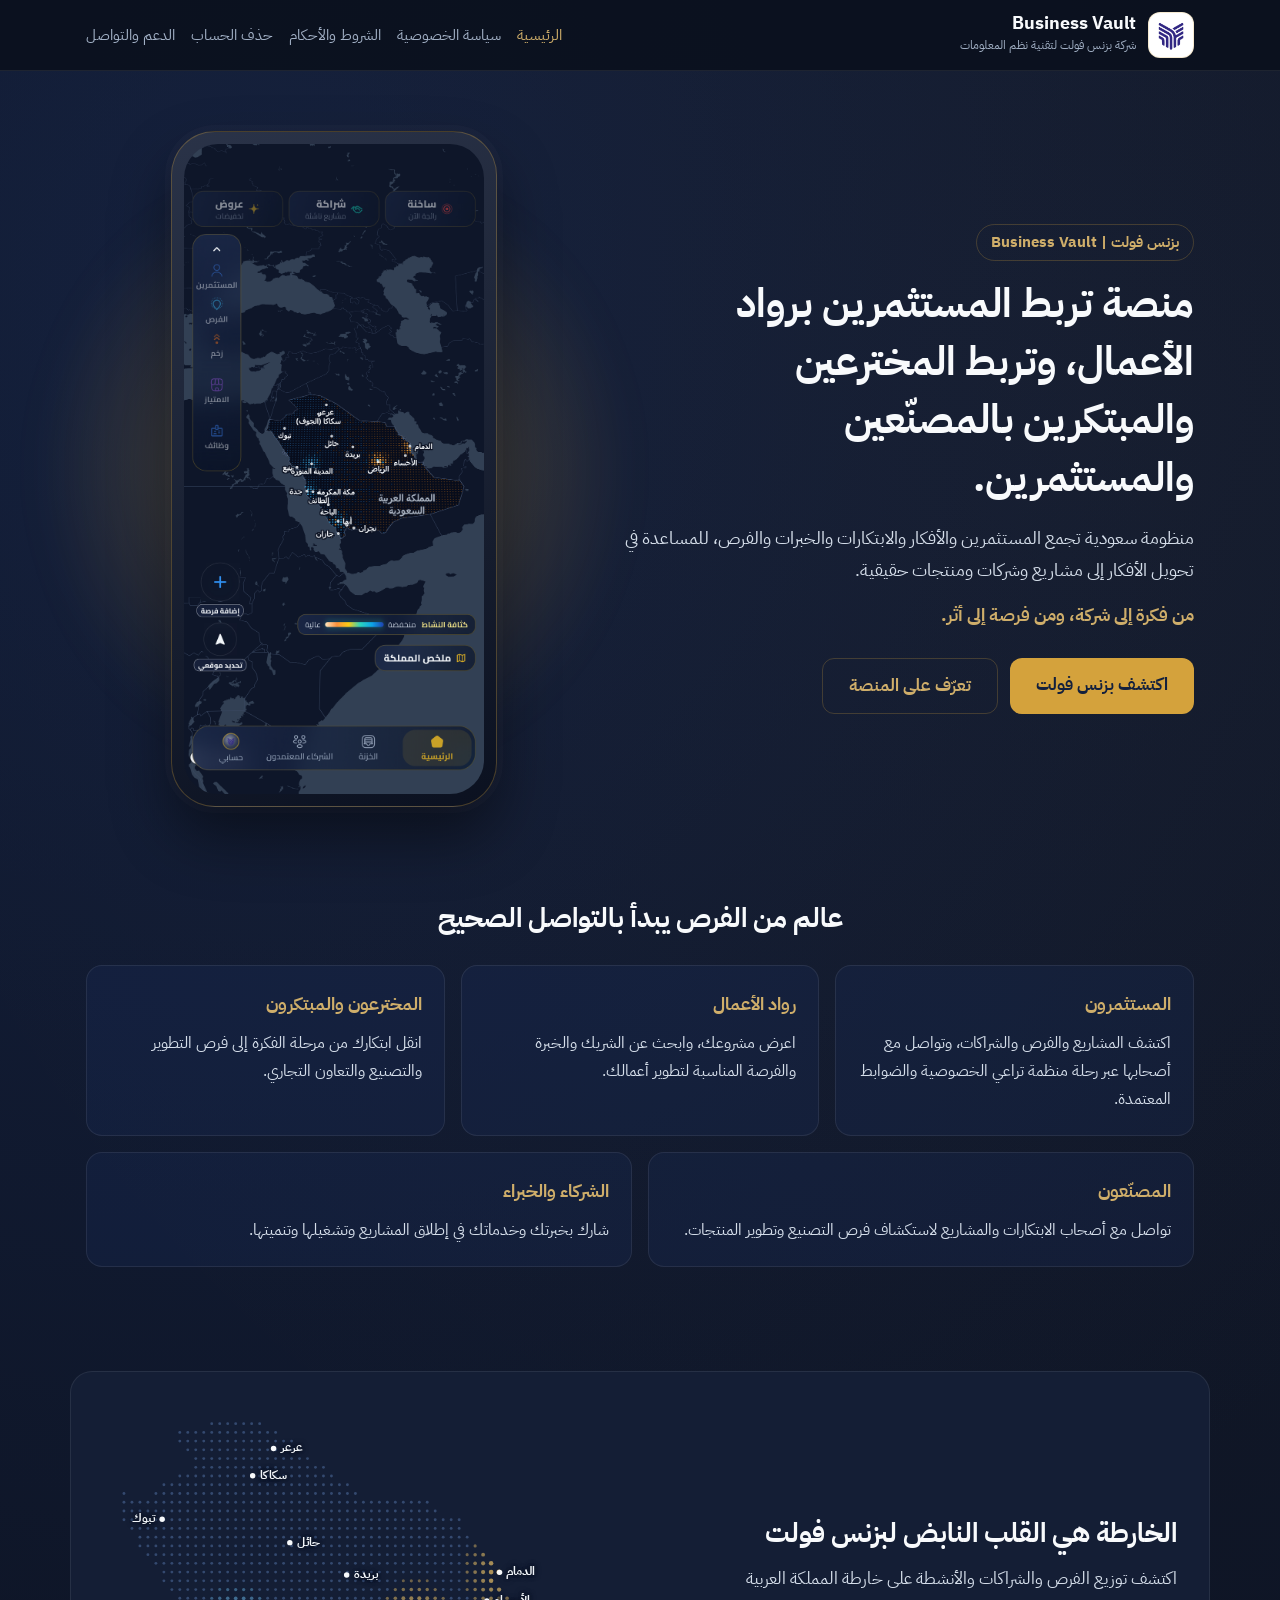
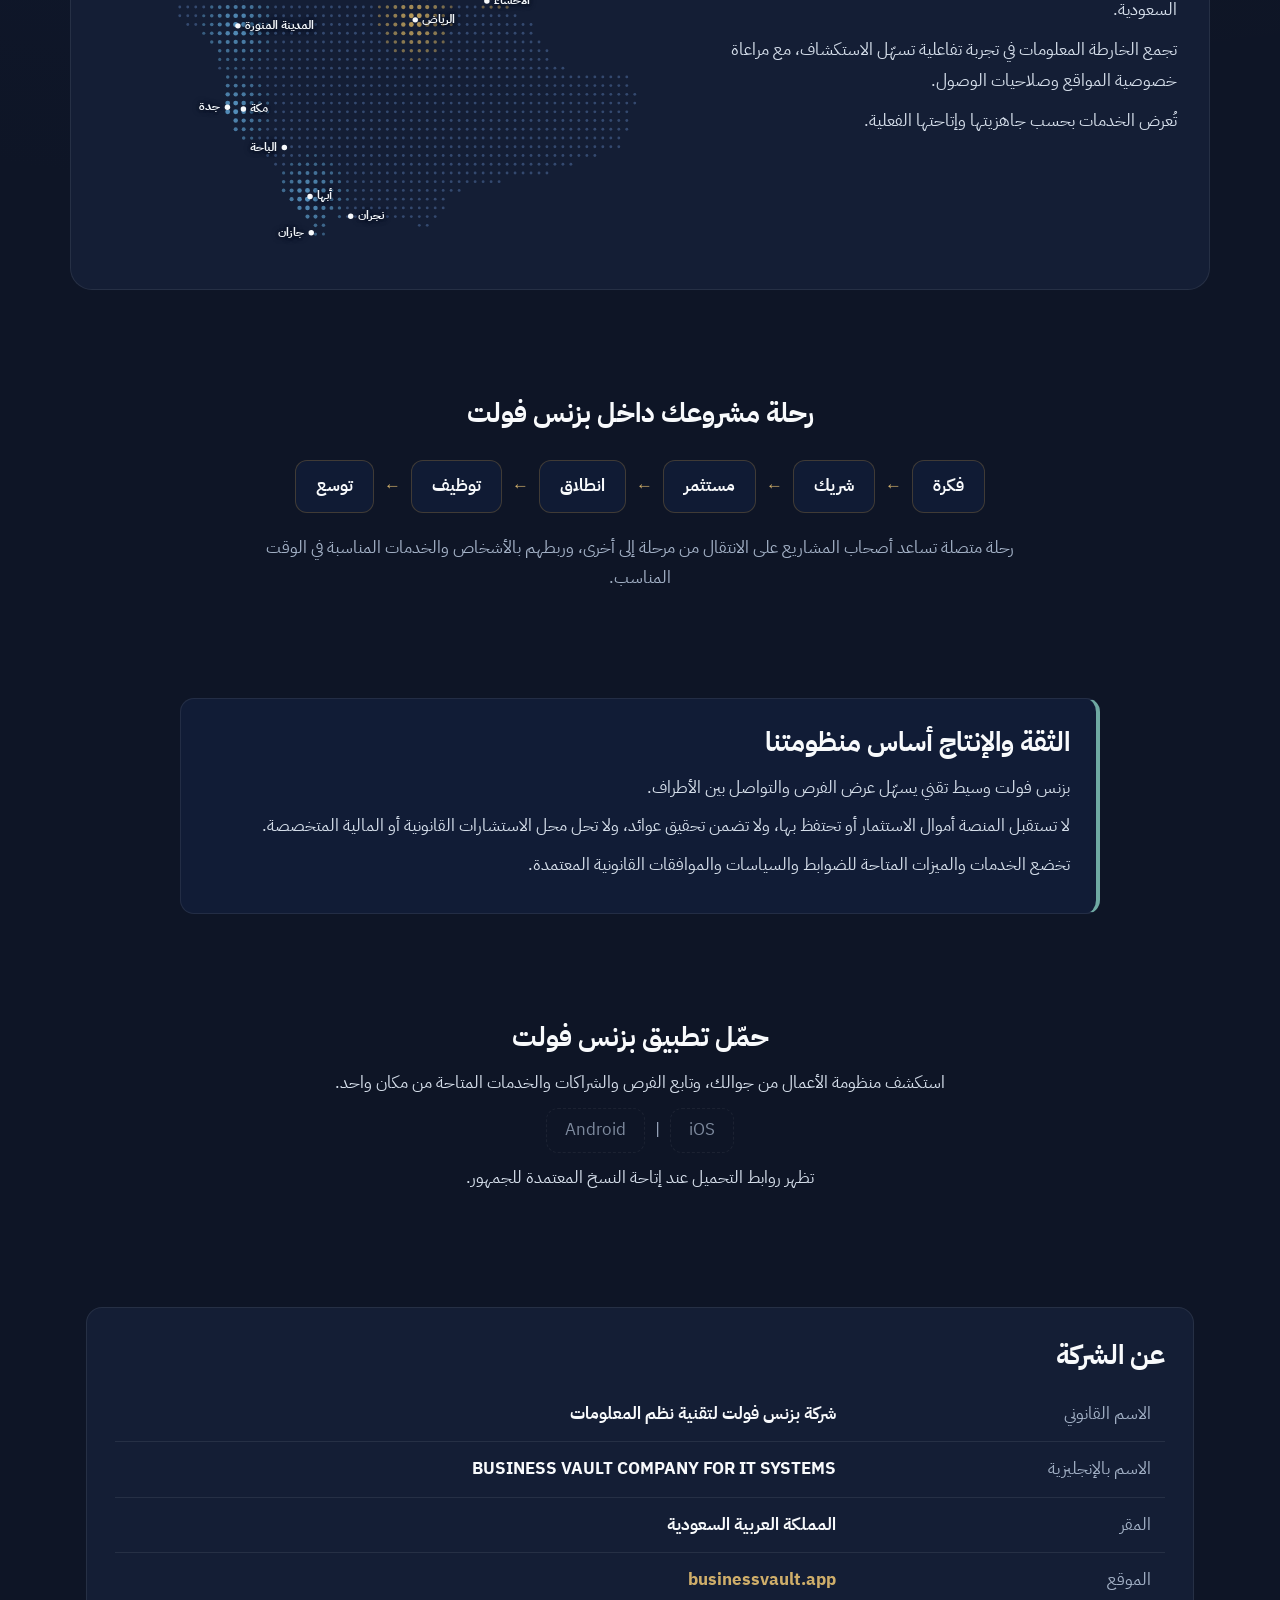
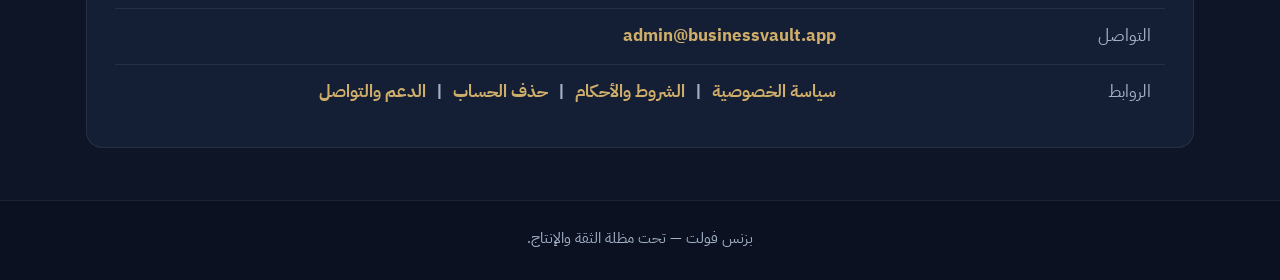
==== commit 67347ed7: "Home: remove «قريباً» from inventors and manufacturers cards (from sharaka_app 80dff43) Co-Authored-" ====
--- a/index.html
+++ b/index.html
@@ -31,7 +31,7 @@
 </div></section>
 <section id="audiences"><div class="container">
 <div class="section-header"><h2>عالم من الفرص يبدأ بالتواصل الصحيح</h2></div>
-<div class="grid"><div class="feature"><h3>المستثمرون</h3><p>اكتشف المشاريع والفرص والشراكات، وتواصل مع أصحابها عبر رحلة منظمة تراعي الخصوصية والضوابط المعتمدة.</p></div><div class="feature"><h3>رواد الأعمال</h3><p>اعرض مشروعك، وابحث عن الشريك والخبرة والفرصة المناسبة لتطوير أعمالك.</p></div><div class="feature"><h3>المخترعون والمبتكرون <span class="badge">قريباً</span></h3><p>انقل ابتكارك من مرحلة الفكرة إلى فرص التطوير والتصنيع والتعاون التجاري.</p></div><div class="feature"><h3>المصنّعون <span class="badge">قريباً</span></h3><p>تواصل مع أصحاب الابتكارات والمشاريع لاستكشاف فرص التصنيع وتطوير المنتجات.</p></div><div class="feature"><h3>الشركاء والخبراء</h3><p>شارك بخبرتك وخدماتك في إطلاق المشاريع وتشغيلها وتنميتها.</p></div></div>
+<div class="grid"><div class="feature"><h3>المستثمرون</h3><p>اكتشف المشاريع والفرص والشراكات، وتواصل مع أصحابها عبر رحلة منظمة تراعي الخصوصية والضوابط المعتمدة.</p></div><div class="feature"><h3>رواد الأعمال</h3><p>اعرض مشروعك، وابحث عن الشريك والخبرة والفرصة المناسبة لتطوير أعمالك.</p></div><div class="feature"><h3>المخترعون والمبتكرون</h3><p>انقل ابتكارك من مرحلة الفكرة إلى فرص التطوير والتصنيع والتعاون التجاري.</p></div><div class="feature"><h3>المصنّعون</h3><p>تواصل مع أصحاب الابتكارات والمشاريع لاستكشاف فرص التصنيع وتطوير المنتجات.</p></div><div class="feature"><h3>الشركاء والخبراء</h3><p>شارك بخبرتك وخدماتك في إطلاق المشاريع وتشغيلها وتنميتها.</p></div></div>
 </div></section>
 <section id="map"><div class="container map-box">
 <div class="map-text">
